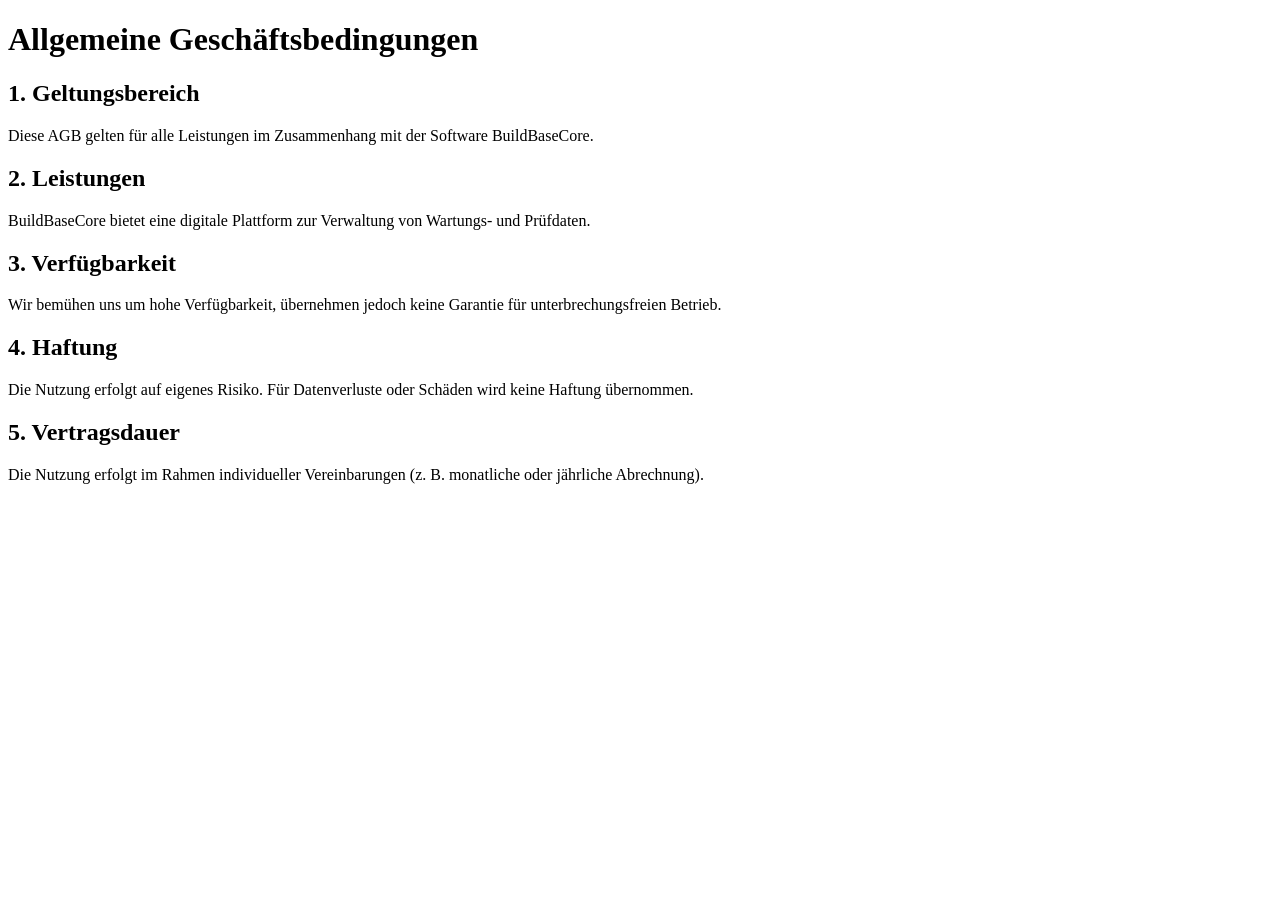
==== agb.html @ e27938b2 "Create agb.html Signed-off-by: melczer79 <melczer79@gmail.com>" ====
<!DOCTYPE html>
<html lang="de">
<head>
  <meta charset="UTF-8">
  <title>AGB – BuildBaseCore</title>
</head>
<body>

<h1>Allgemeine Geschäftsbedingungen</h1>

<h2>1. Geltungsbereich</h2>
<p>
Diese AGB gelten für alle Leistungen im Zusammenhang mit der Software BuildBaseCore.
</p>

<h2>2. Leistungen</h2>
<p>
BuildBaseCore bietet eine digitale Plattform zur Verwaltung von Wartungs- und Prüfdaten.
</p>

<h2>3. Verfügbarkeit</h2>
<p>
Wir bemühen uns um hohe Verfügbarkeit, übernehmen jedoch keine Garantie für unterbrechungsfreien Betrieb.
</p>

<h2>4. Haftung</h2>
<p>
Die Nutzung erfolgt auf eigenes Risiko. Für Datenverluste oder Schäden wird keine Haftung übernommen.
</p>

<h2>5. Vertragsdauer</h2>
<p>
Die Nutzung erfolgt im Rahmen individueller Vereinbarungen (z. B. monatliche oder jährliche Abrechnung).
</p>

</body>
</html>
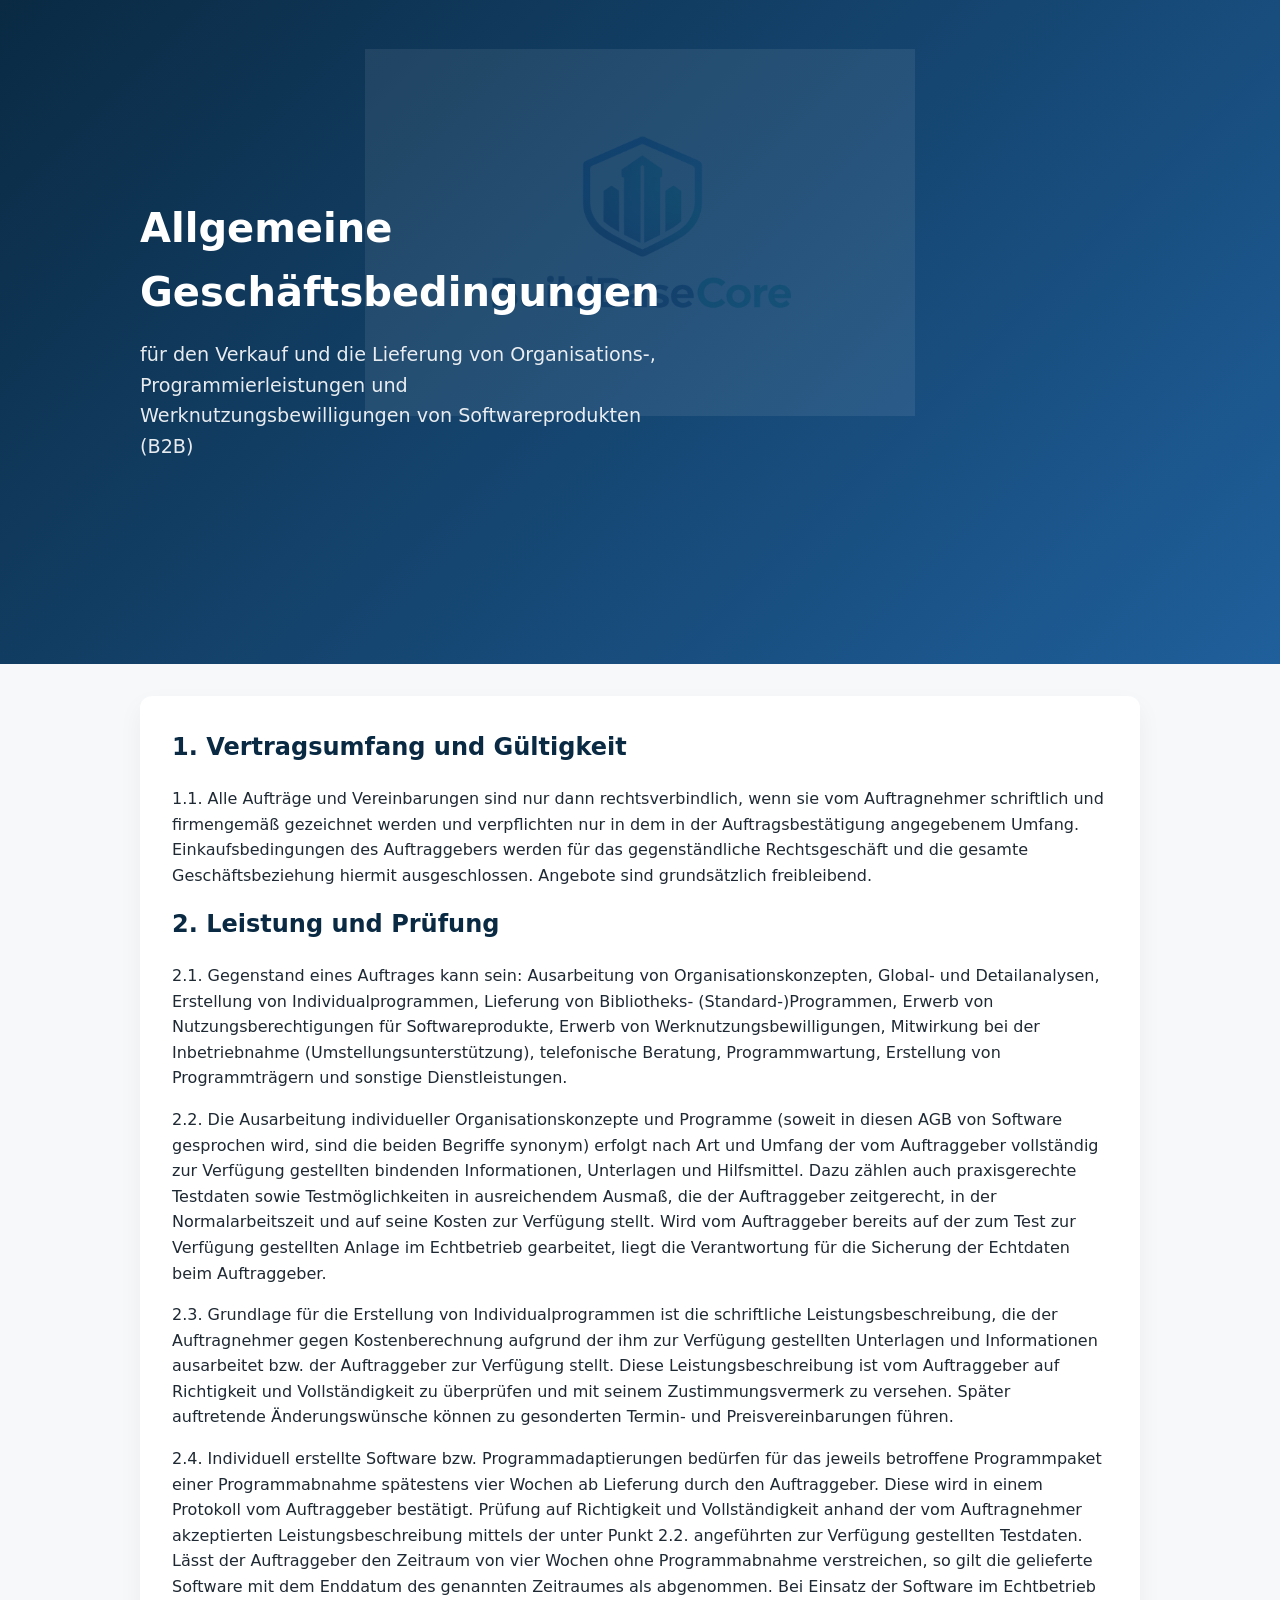
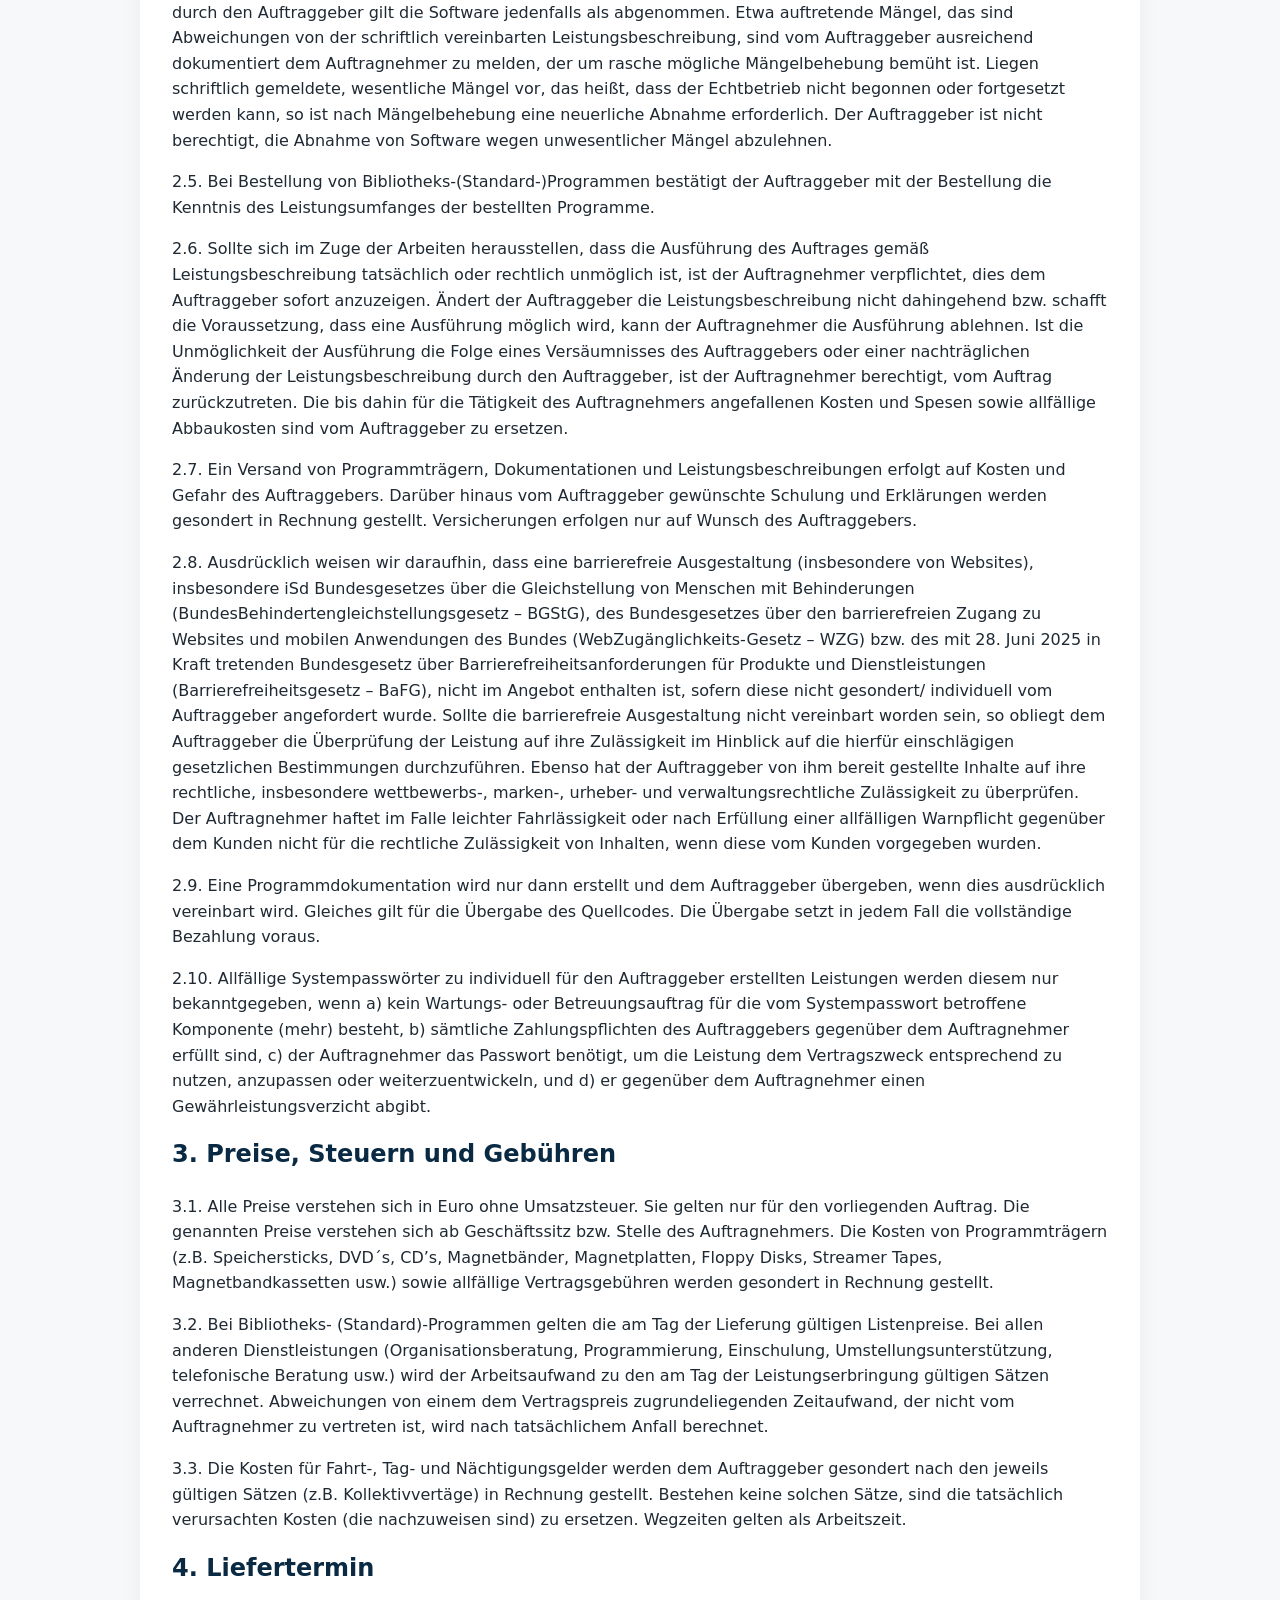
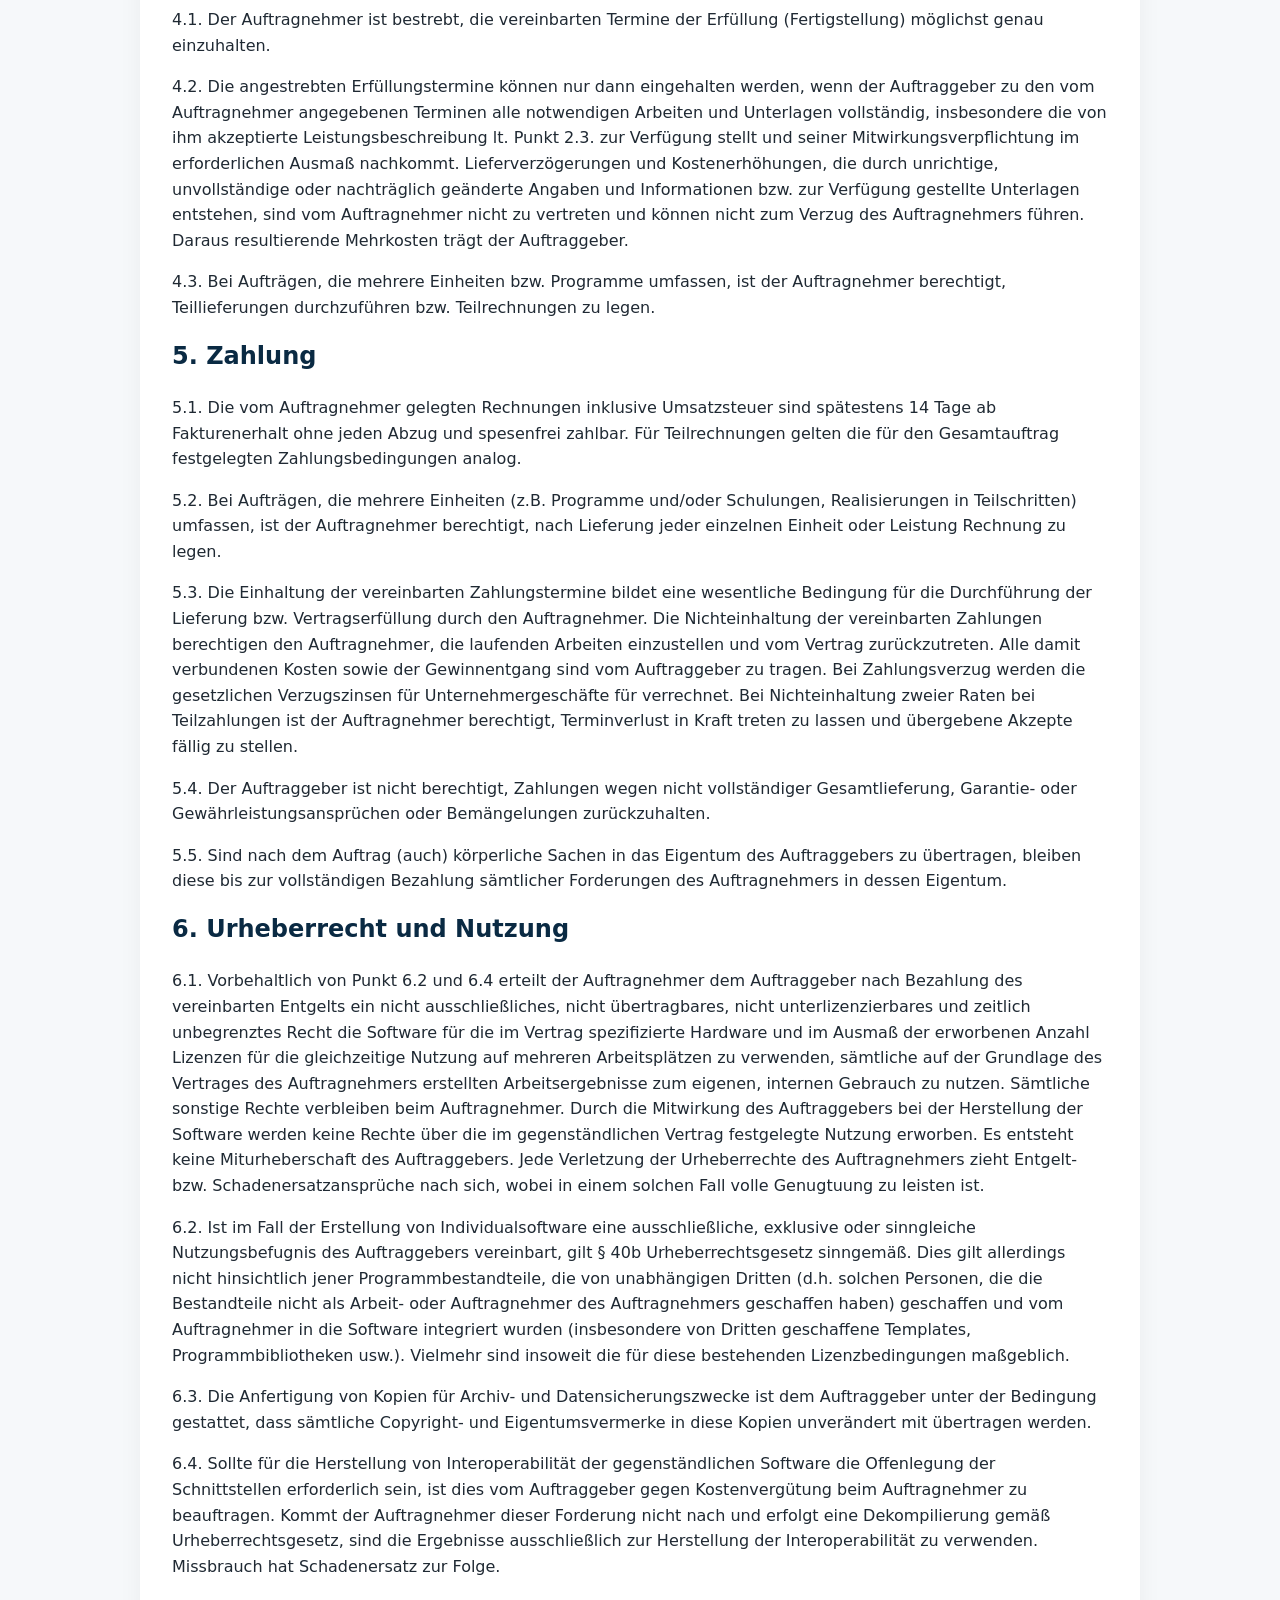
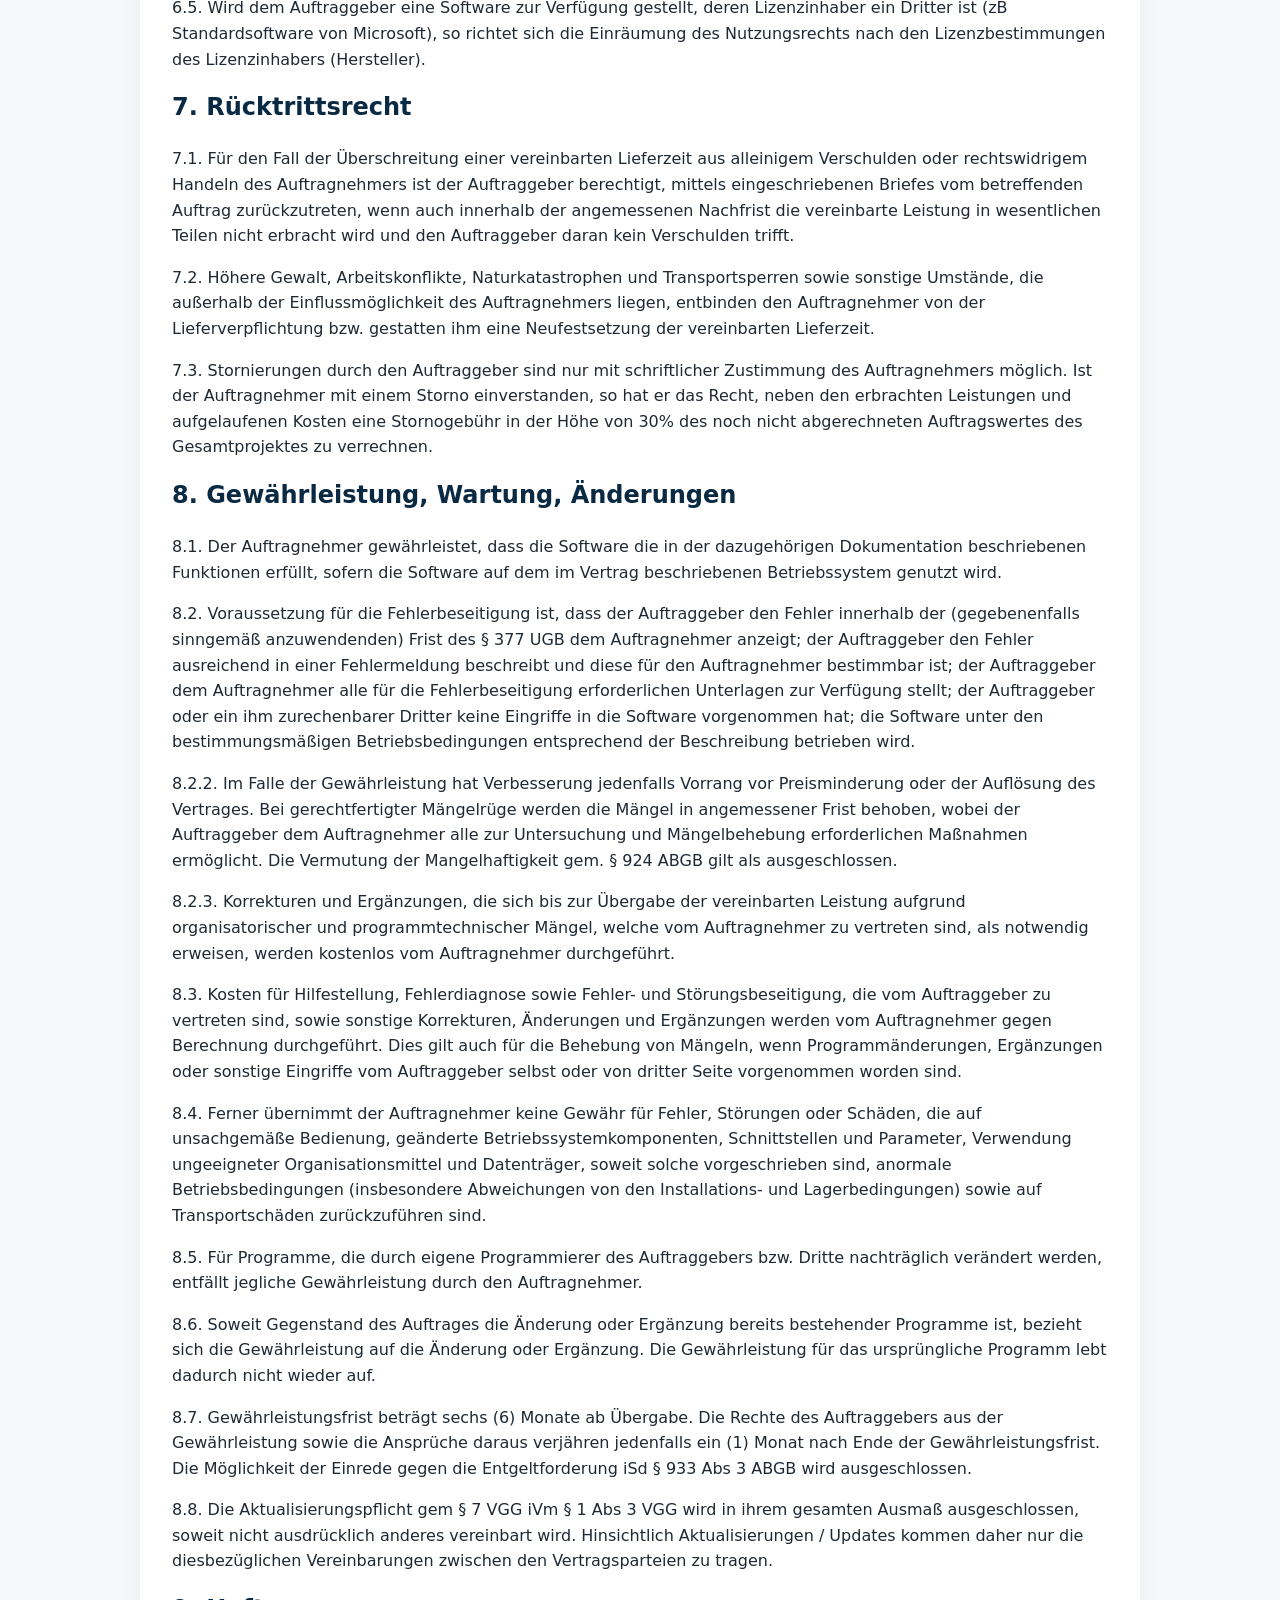
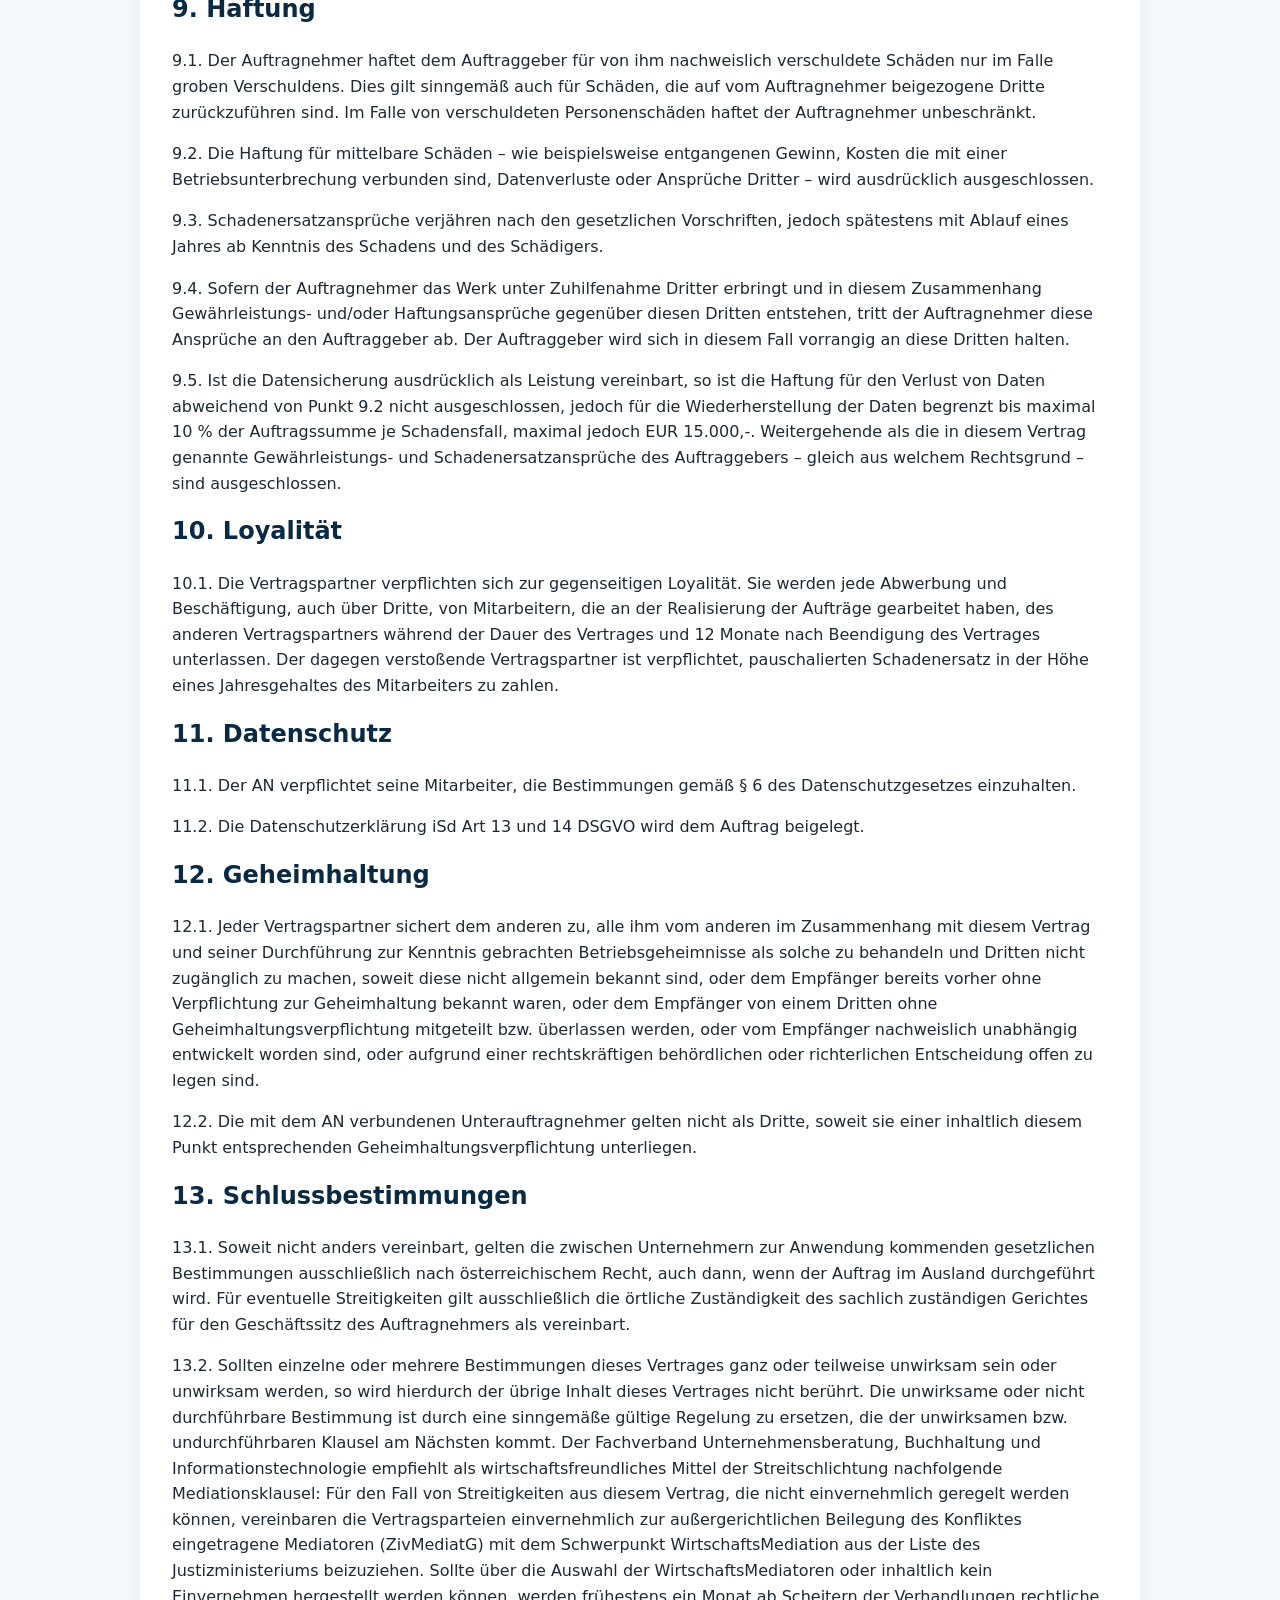
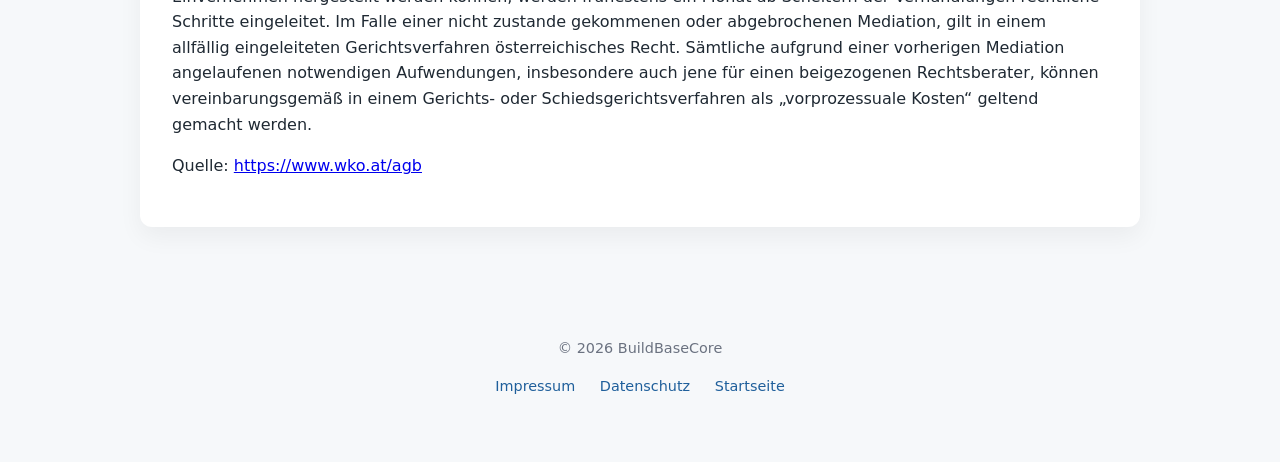
==== commit e0b41210: "some cleanup, add clickable header for all subpages, add details, add contact form, update AGB, upda" ====
--- a/agb.html
+++ b/agb.html
@@ -1,37 +1,308 @@
 <!DOCTYPE html>
 <html lang="de">
+
 <head>
   <meta charset="UTF-8">
   <title>AGB – BuildBaseCore</title>
+  <meta name="viewport" content="width=device-width, initial-scale=1.0">
+  <link rel="stylesheet" href="style.css">
 </head>
+
 <body>
 
-<h1>Allgemeine Geschäftsbedingungen</h1>
-
-<h2>1. Geltungsbereich</h2>
-<p>
-Diese AGB gelten für alle Leistungen im Zusammenhang mit der Software BuildBaseCore.
-</p>
-
-<h2>2. Leistungen</h2>
-<p>
-BuildBaseCore bietet eine digitale Plattform zur Verwaltung von Wartungs- und Prüfdaten.
-</p>
-
-<h2>3. Verfügbarkeit</h2>
-<p>
-Wir bemühen uns um hohe Verfügbarkeit, übernehmen jedoch keine Garantie für unterbrechungsfreien Betrieb.
-</p>
-
-<h2>4. Haftung</h2>
-<p>
-Die Nutzung erfolgt auf eigenes Risiko. Für Datenverluste oder Schäden wird keine Haftung übernommen.
-</p>
-
-<h2>5. Vertragsdauer</h2>
-<p>
-Die Nutzung erfolgt im Rahmen individueller Vereinbarungen (z. B. monatliche oder jährliche Abrechnung).
-</p>
+  <a href="index.html" class="hero-home-link">
+    <header class="hero">
+      <div class="container hero-grid">
+
+        <div class="hero-text">
+          <h1>Allgemeine Geschäftsbedingungen</h1>
+          <p class="subtitle">
+            für den Verkauf und die Lieferung von Organisations-, Programmierleistungen und Werknutzungsbewilligungen
+            von Softwareprodukten (B2B)
+          </p>
+        </div>
+
+        <div class="hero-visual"></div>
+
+      </div>
+    </header>
+  </a>
+
+  <section class="section">
+    <div class="container">
+      <h2>1. Vertragsumfang und Gültigkeit</h2>
+      <p>1.1. Alle Aufträge und Vereinbarungen sind nur dann rechtsverbindlich, wenn sie vom Auftragnehmer schriftlich
+        und firmengemäß gezeichnet werden und verpflichten nur in dem in der Auftragsbestätigung angegebenem Umfang.
+        Einkaufsbedingungen des Auftraggebers werden für das gegenständliche Rechtsgeschäft und die gesamte
+        Geschäftsbeziehung hiermit ausgeschlossen. Angebote sind grundsätzlich freibleibend.</p>
+
+      <h2>2. Leistung und Prüfung</h2>
+      <p>2.1. Gegenstand eines Auftrages kann sein: Ausarbeitung von Organisationskonzepten, Global- und Detailanalysen,
+        Erstellung von Individualprogrammen, Lieferung von Bibliotheks- (Standard-)Programmen, Erwerb von
+        Nutzungsberechtigungen für Softwareprodukte, Erwerb von Werknutzungsbewilligungen, Mitwirkung bei der
+        Inbetriebnahme (Umstellungsunterstützung), telefonische Beratung, Programmwartung, Erstellung von
+        Programmträgern und sonstige Dienstleistungen.</p>
+      <p>2.2. Die Ausarbeitung individueller Organisationskonzepte und Programme (soweit in diesen AGB von Software
+        gesprochen wird, sind die beiden Begriffe synonym) erfolgt nach Art und Umfang der vom Auftraggeber vollständig
+        zur Verfügung gestellten bindenden Informationen, Unterlagen und Hilfsmittel. Dazu zählen auch praxisgerechte
+        Testdaten sowie Testmöglichkeiten in ausreichendem Ausmaß, die der Auftraggeber zeitgerecht, in der
+        Normalarbeitszeit und auf seine Kosten zur Verfügung stellt. Wird vom Auftraggeber bereits auf der zum Test zur
+        Verfügung gestellten Anlage im Echtbetrieb gearbeitet, liegt die Verantwortung für die Sicherung der Echtdaten
+        beim Auftraggeber.</p>
+      <p>2.3. Grundlage für die Erstellung von Individualprogrammen ist die schriftliche Leistungsbeschreibung, die der
+        Auftragnehmer gegen Kostenberechnung aufgrund der ihm zur Verfügung gestellten Unterlagen und Informationen
+        ausarbeitet bzw. der Auftraggeber zur Verfügung stellt. Diese Leistungsbeschreibung ist vom Auftraggeber auf
+        Richtigkeit und Vollständigkeit zu überprüfen und mit seinem Zustimmungsvermerk zu versehen. Später auftretende
+        Änderungswünsche können zu gesonderten Termin- und Preisvereinbarungen führen.</p>
+      <p>2.4. Individuell erstellte Software bzw. Programmadaptierungen bedürfen für das jeweils betroffene
+        Programmpaket einer Programmabnahme spätestens vier Wochen ab Lieferung durch den Auftraggeber. Diese wird in
+        einem Protokoll vom Auftraggeber bestätigt. Prüfung auf Richtigkeit und Vollständigkeit anhand der vom
+        Auftragnehmer akzeptierten Leistungsbeschreibung mittels der unter Punkt 2.2. angeführten zur Verfügung
+        gestellten Testdaten. Lässt der Auftraggeber den Zeitraum von vier Wochen ohne Programmabnahme verstreichen, so
+        gilt die gelieferte Software mit dem Enddatum des genannten Zeitraumes als abgenommen. Bei Einsatz der Software
+        im Echtbetrieb durch den Auftraggeber gilt die Software jedenfalls als abgenommen. Etwa auftretende Mängel, das
+        sind Abweichungen von der schriftlich vereinbarten Leistungsbeschreibung, sind vom Auftraggeber ausreichend
+        dokumentiert dem Auftragnehmer zu melden, der um rasche mögliche Mängelbehebung bemüht ist. Liegen schriftlich
+        gemeldete, wesentliche Mängel vor, das heißt, dass der Echtbetrieb nicht begonnen oder fortgesetzt werden kann,
+        so ist nach Mängelbehebung eine neuerliche Abnahme erforderlich. Der Auftraggeber ist nicht berechtigt, die
+        Abnahme von Software wegen unwesentlicher Mängel abzulehnen.</p>
+      <p>2.5. Bei Bestellung von Bibliotheks-(Standard-)Programmen bestätigt der Auftraggeber mit der Bestellung die
+        Kenntnis des Leistungsumfanges der bestellten Programme.</p>
+      <p>2.6. Sollte sich im Zuge der Arbeiten herausstellen, dass die Ausführung des Auftrages gemäß
+        Leistungsbeschreibung tatsächlich oder rechtlich unmöglich ist, ist der Auftragnehmer verpflichtet, dies dem
+        Auftraggeber sofort anzuzeigen. Ändert der Auftraggeber die Leistungsbeschreibung nicht dahingehend bzw. schafft
+        die Voraussetzung, dass eine Ausführung möglich wird, kann der Auftragnehmer die Ausführung ablehnen. Ist die
+        Unmöglichkeit der Ausführung die Folge eines Versäumnisses des Auftraggebers oder einer nachträglichen Änderung
+        der Leistungsbeschreibung durch den Auftraggeber, ist der Auftragnehmer berechtigt, vom Auftrag zurückzutreten.
+        Die bis dahin für die Tätigkeit des Auftragnehmers angefallenen Kosten und Spesen sowie allfällige Abbaukosten
+        sind vom Auftraggeber zu ersetzen.</p>
+      <p>2.7. Ein Versand von Programmträgern, Dokumentationen und Leistungsbeschreibungen erfolgt auf Kosten und Gefahr
+        des Auftraggebers. Darüber hinaus vom Auftraggeber gewünschte Schulung und Erklärungen werden gesondert in
+        Rechnung gestellt. Versicherungen erfolgen nur auf Wunsch des Auftraggebers.</p>
+      <p>2.8. Ausdrücklich weisen wir daraufhin, dass eine barrierefreie Ausgestaltung (insbesondere von Websites),
+        insbesondere iSd Bundesgesetzes über die Gleichstellung von Menschen mit Behinderungen
+        (BundesBehindertengleichstellungsgesetz – BGStG), des Bundesgesetzes über den barrierefreien Zugang zu Websites
+        und mobilen Anwendungen des Bundes (WebZugänglichkeits-Gesetz – WZG) bzw. des mit 28. Juni 2025 in Kraft
+        tretenden Bundesgesetz über Barrierefreiheitsanforderungen für Produkte und Dienstleistungen
+        (Barrierefreiheitsgesetz – BaFG), nicht im Angebot enthalten ist, sofern diese nicht gesondert/ individuell vom
+        Auftraggeber angefordert wurde. Sollte die barrierefreie Ausgestaltung nicht vereinbart worden sein, so obliegt
+        dem Auftraggeber die Überprüfung der Leistung auf ihre Zulässigkeit im Hinblick auf die hierfür einschlägigen
+        gesetzlichen Bestimmungen durchzuführen. Ebenso hat der Auftraggeber von ihm bereit gestellte Inhalte auf ihre
+        rechtliche, insbesondere wettbewerbs-, marken-, urheber- und verwaltungsrechtliche Zulässigkeit zu überprüfen.
+        Der Auftragnehmer haftet im Falle leichter Fahrlässigkeit oder nach Erfüllung einer allfälligen Warnpflicht
+        gegenüber dem Kunden nicht für die rechtliche Zulässigkeit von Inhalten, wenn diese vom Kunden vorgegeben
+        wurden.</p>
+      <p>2.9. Eine Programmdokumentation wird nur dann erstellt und dem Auftraggeber übergeben, wenn dies ausdrücklich
+        vereinbart wird. Gleiches gilt für die Übergabe des Quellcodes. Die Übergabe setzt in jedem Fall die
+        vollständige Bezahlung voraus.</p>
+      <p>2.10. Allfällige Systempasswörter zu individuell für den Auftraggeber erstellten Leistungen werden diesem nur
+        bekanntgegeben, wenn a) kein Wartungs- oder Betreuungsauftrag für die vom Systempasswort betroffene Komponente
+        (mehr) besteht, b) sämtliche Zahlungspflichten des Auftraggebers gegenüber dem Auftragnehmer erfüllt sind, c)
+        der Auftragnehmer das Passwort benötigt, um die Leistung dem Vertragszweck entsprechend zu nutzen, anzupassen
+        oder weiterzuentwickeln, und d) er gegenüber dem Auftragnehmer einen Gewährleistungsverzicht abgibt.</p>
+
+      <h2>3. Preise, Steuern und Gebühren</h2>
+      <p>3.1. Alle Preise verstehen sich in Euro ohne Umsatzsteuer. Sie gelten nur für den vorliegenden Auftrag. Die
+        genannten Preise verstehen sich ab Geschäftssitz bzw. Stelle des Auftragnehmers. Die Kosten von Programmträgern
+        (z.B. Speichersticks, DVD´s, CD’s, Magnetbänder, Magnetplatten, Floppy Disks, Streamer Tapes,
+        Magnetbandkassetten usw.) sowie allfällige Vertragsgebühren werden gesondert in Rechnung gestellt.</p>
+      <p>3.2. Bei Bibliotheks- (Standard)-Programmen gelten die am Tag der Lieferung gültigen Listenpreise. Bei allen
+        anderen Dienstleistungen (Organisationsberatung, Programmierung, Einschulung, Umstellungsunterstützung,
+        telefonische Beratung usw.) wird der Arbeitsaufwand zu den am Tag der Leistungserbringung gültigen Sätzen
+        verrechnet. Abweichungen von einem dem Vertragspreis zugrundeliegenden Zeitaufwand, der nicht vom Auftragnehmer
+        zu vertreten ist, wird nach tatsächlichem Anfall berechnet.</p>
+      <p>3.3. Die Kosten für Fahrt-, Tag- und Nächtigungsgelder werden dem Auftraggeber gesondert nach den jeweils
+        gültigen Sätzen (z.B. Kollektivvertäge) in Rechnung gestellt. Bestehen keine solchen Sätze, sind die tatsächlich
+        verursachten Kosten (die nachzuweisen sind) zu ersetzen. Wegzeiten gelten als Arbeitszeit.</p>
+
+      <h2>4. Liefertermin</h2>
+      <p>4.1. Der Auftragnehmer ist bestrebt, die vereinbarten Termine der Erfüllung (Fertigstellung) möglichst genau
+        einzuhalten.</p>
+      <p>4.2. Die angestrebten Erfüllungstermine können nur dann eingehalten werden, wenn der Auftraggeber zu den vom
+        Auftragnehmer angegebenen Terminen alle notwendigen Arbeiten und Unterlagen vollständig, insbesondere die von
+        ihm akzeptierte Leistungsbeschreibung lt. Punkt 2.3. zur Verfügung stellt und seiner Mitwirkungsverpflichtung im
+        erforderlichen Ausmaß nachkommt. Lieferverzögerungen und Kostenerhöhungen, die durch unrichtige, unvollständige
+        oder nachträglich geänderte Angaben und Informationen bzw. zur Verfügung gestellte Unterlagen entstehen, sind
+        vom Auftragnehmer nicht zu vertreten und können nicht zum Verzug des Auftragnehmers führen. Daraus resultierende
+        Mehrkosten trägt der Auftraggeber.</p>
+      <p>4.3. Bei Aufträgen, die mehrere Einheiten bzw. Programme umfassen, ist der Auftragnehmer berechtigt,
+        Teillieferungen durchzuführen bzw. Teilrechnungen zu legen.</p>
+
+      <h2>5. Zahlung</h2>
+      <p>5.1. Die vom Auftragnehmer gelegten Rechnungen inklusive Umsatzsteuer sind spätestens 14 Tage ab Fakturenerhalt
+        ohne jeden Abzug und spesenfrei zahlbar. Für Teilrechnungen gelten die für den Gesamtauftrag festgelegten
+        Zahlungsbedingungen analog.</p>
+      <p>5.2. Bei Aufträgen, die mehrere Einheiten (z.B. Programme und/oder Schulungen, Realisierungen in Teilschritten)
+        umfassen, ist der Auftragnehmer berechtigt, nach Lieferung jeder einzelnen Einheit oder Leistung Rechnung zu
+        legen.</p>
+      <p>5.3. Die Einhaltung der vereinbarten Zahlungstermine bildet eine wesentliche Bedingung für die Durchführung der
+        Lieferung bzw. Vertragserfüllung durch den Auftragnehmer. Die Nichteinhaltung der vereinbarten Zahlungen
+        berechtigen den Auftragnehmer, die laufenden Arbeiten einzustellen und vom Vertrag zurückzutreten. Alle damit
+        verbundenen Kosten sowie der Gewinnentgang sind vom Auftraggeber zu tragen. Bei Zahlungsverzug werden die
+        gesetzlichen Verzugszinsen für Unternehmergeschäfte für verrechnet. Bei Nichteinhaltung zweier Raten bei
+        Teilzahlungen ist der Auftragnehmer berechtigt, Terminverlust in Kraft treten zu lassen und übergebene Akzepte
+        fällig zu stellen.</p>
+      <p>5.4. Der Auftraggeber ist nicht berechtigt, Zahlungen wegen nicht vollständiger Gesamtlieferung, Garantie- oder
+        Gewährleistungsansprüchen oder Bemängelungen zurückzuhalten.</p>
+      <p>5.5. Sind nach dem Auftrag (auch) körperliche Sachen in das Eigentum des Auftraggebers zu übertragen, bleiben
+        diese bis zur vollständigen Bezahlung sämtlicher Forderungen des Auftragnehmers in dessen Eigentum.</p>
+
+      <h2>6. Urheberrecht und Nutzung</h2>
+      <p>6.1. Vorbehaltlich von Punkt 6.2 und 6.4 erteilt der Auftragnehmer dem Auftraggeber nach Bezahlung des
+        vereinbarten Entgelts ein nicht ausschließliches, nicht übertragbares, nicht unterlizenzierbares und zeitlich
+        unbegrenztes Recht die Software für die im Vertrag spezifizierte Hardware und im Ausmaß der erworbenen Anzahl
+        Lizenzen für die gleichzeitige Nutzung auf mehreren Arbeitsplätzen zu verwenden, sämtliche auf der Grundlage des
+        Vertrages des Auftragnehmers erstellten Arbeitsergebnisse zum eigenen, internen Gebrauch zu nutzen. Sämtliche
+        sonstige Rechte verbleiben beim Auftragnehmer. Durch die Mitwirkung des Auftraggebers bei der Herstellung der
+        Software werden keine Rechte über die im gegenständlichen Vertrag festgelegte Nutzung erworben. Es entsteht
+        keine Miturheberschaft des Auftraggebers. Jede Verletzung der Urheberrechte des Auftragnehmers zieht Entgelt-
+        bzw. Schadenersatzansprüche nach sich, wobei in einem solchen Fall volle Genugtuung zu leisten ist.</p>
+      <p>6.2. Ist im Fall der Erstellung von Individualsoftware eine ausschließliche, exklusive oder sinngleiche
+        Nutzungsbefugnis des Auftraggebers vereinbart, gilt § 40b Urheberrechtsgesetz sinngemäß. Dies gilt allerdings
+        nicht hinsichtlich jener Programmbestandteile, die von unabhängigen Dritten (d.h. solchen Personen, die die
+        Bestandteile nicht als Arbeit- oder Auftragnehmer des Auftragnehmers geschaffen haben) geschaffen und vom
+        Auftragnehmer in die Software integriert wurden (insbesondere von Dritten geschaffene Templates,
+        Programmbibliotheken usw.). Vielmehr sind insoweit die für diese bestehenden Lizenzbedingungen maßgeblich.</p>
+      <p>6.3. Die Anfertigung von Kopien für Archiv- und Datensicherungszwecke ist dem Auftraggeber unter der Bedingung
+        gestattet, dass sämtliche Copyright- und Eigentumsvermerke in diese Kopien unverändert mit übertragen werden.
+      </p>
+      <p>6.4. Sollte für die Herstellung von Interoperabilität der gegenständlichen Software die Offenlegung der
+        Schnittstellen erforderlich sein, ist dies vom Auftraggeber gegen Kostenvergütung beim Auftragnehmer zu
+        beauftragen. Kommt der Auftragnehmer dieser Forderung nicht nach und erfolgt eine Dekompilierung gemäß
+        Urheberrechtsgesetz, sind die Ergebnisse ausschließlich zur Herstellung der Interoperabilität zu verwenden.
+        Missbrauch hat Schadenersatz zur Folge.</p>
+      <p>6.5. Wird dem Auftraggeber eine Software zur Verfügung gestellt, deren Lizenzinhaber ein Dritter ist (zB
+        Standardsoftware von Microsoft), so richtet sich die Einräumung des Nutzungsrechts nach den Lizenzbestimmungen
+        des Lizenzinhabers (Hersteller).</p>
+
+      <h2>7. Rücktrittsrecht</h2>
+      <p>7.1. Für den Fall der Überschreitung einer vereinbarten Lieferzeit aus alleinigem Verschulden oder
+        rechtswidrigem Handeln des Auftragnehmers ist der Auftraggeber berechtigt, mittels eingeschriebenen Briefes vom
+        betreffenden Auftrag zurückzutreten, wenn auch innerhalb der angemessenen Nachfrist die vereinbarte Leistung in
+        wesentlichen Teilen nicht erbracht wird und den Auftraggeber daran kein Verschulden trifft.</p>
+      <p>7.2. Höhere Gewalt, Arbeitskonflikte, Naturkatastrophen und Transportsperren sowie sonstige Umstände, die
+        außerhalb der Einflussmöglichkeit des Auftragnehmers liegen, entbinden den Auftragnehmer von der
+        Lieferverpflichtung bzw. gestatten ihm eine Neufestsetzung der vereinbarten Lieferzeit.</p>
+      <p>7.3. Stornierungen durch den Auftraggeber sind nur mit schriftlicher Zustimmung des Auftragnehmers möglich. Ist
+        der Auftragnehmer mit einem Storno einverstanden, so hat er das Recht, neben den erbrachten Leistungen und
+        aufgelaufenen Kosten eine Stornogebühr in der Höhe von 30% des noch nicht abgerechneten Auftragswertes des
+        Gesamtprojektes zu verrechnen.</p>
+
+      <h2>8. Gewährleistung, Wartung, Änderungen</h2>
+      <p>8.1. Der Auftragnehmer gewährleistet, dass die Software die in der dazugehörigen Dokumentation beschriebenen
+        Funktionen erfüllt, sofern die Software auf dem im Vertrag beschriebenen Betriebssystem genutzt wird.</p>
+      <p>8.2. Voraussetzung für die Fehlerbeseitigung ist, dass der Auftraggeber den Fehler innerhalb der
+        (gegebenenfalls sinngemäß anzuwendenden) Frist des § 377 UGB dem Auftragnehmer anzeigt; der Auftraggeber den
+        Fehler ausreichend in einer Fehlermeldung beschreibt und diese für den Auftragnehmer bestimmbar ist; der
+        Auftraggeber dem Auftragnehmer alle für die Fehlerbeseitigung erforderlichen Unterlagen zur Verfügung stellt;
+        der Auftraggeber oder ein ihm zurechenbarer Dritter keine Eingriffe in die Software vorgenommen hat; die
+        Software unter den bestimmungsmäßigen Betriebsbedingungen entsprechend der Beschreibung betrieben wird.</p>
+      <p>8.2.2. Im Falle der Gewährleistung hat Verbesserung jedenfalls Vorrang vor Preisminderung oder der Auflösung
+        des Vertrages. Bei gerechtfertigter Mängelrüge werden die Mängel in angemessener Frist behoben, wobei der
+        Auftraggeber dem Auftragnehmer alle zur Untersuchung und Mängelbehebung erforderlichen Maßnahmen ermöglicht. Die
+        Vermutung der Mangelhaftigkeit gem. § 924 ABGB gilt als ausgeschlossen.</p>
+      <p>8.2.3. Korrekturen und Ergänzungen, die sich bis zur Übergabe der vereinbarten Leistung aufgrund
+        organisatorischer und programmtechnischer Mängel, welche vom Auftragnehmer zu vertreten sind, als notwendig
+        erweisen, werden kostenlos vom Auftragnehmer durchgeführt.</p>
+      <p>8.3. Kosten für Hilfestellung, Fehlerdiagnose sowie Fehler- und Störungsbeseitigung, die vom Auftraggeber zu
+        vertreten sind, sowie sonstige Korrekturen, Änderungen und Ergänzungen werden vom Auftragnehmer gegen Berechnung
+        durchgeführt. Dies gilt auch für die Behebung von Mängeln, wenn Programmänderungen, Ergänzungen oder sonstige
+        Eingriffe vom Auftraggeber selbst oder von dritter Seite vorgenommen worden sind.</p>
+      <p>8.4. Ferner übernimmt der Auftragnehmer keine Gewähr für Fehler, Störungen oder Schäden, die auf unsachgemäße
+        Bedienung, geänderte Betriebssystemkomponenten, Schnittstellen und Parameter, Verwendung ungeeigneter
+        Organisationsmittel und Datenträger, soweit solche vorgeschrieben sind, anormale Betriebsbedingungen
+        (insbesondere Abweichungen von den Installations- und Lagerbedingungen) sowie auf Transportschäden
+        zurückzuführen sind.</p>
+      <p>8.5. Für Programme, die durch eigene Programmierer des Auftraggebers bzw. Dritte nachträglich verändert werden,
+        entfällt jegliche Gewährleistung durch den Auftragnehmer.</p>
+      <p>8.6. Soweit Gegenstand des Auftrages die Änderung oder Ergänzung bereits bestehender Programme ist, bezieht
+        sich die Gewährleistung auf die Änderung oder Ergänzung. Die Gewährleistung für das ursprüngliche Programm lebt
+        dadurch nicht wieder auf.</p>
+      <p>8.7. Gewährleistungsfrist beträgt sechs (6) Monate ab Übergabe. Die Rechte des Auftraggebers aus der
+        Gewährleistung sowie die Ansprüche daraus verjähren jedenfalls ein (1) Monat nach Ende der Gewährleistungsfrist.
+        Die Möglichkeit der Einrede gegen die Entgeltforderung iSd § 933 Abs 3 ABGB wird ausgeschlossen.</p>
+      <p>8.8. Die Aktualisierungspflicht gem § 7 VGG iVm § 1 Abs 3 VGG wird in ihrem gesamten Ausmaß ausgeschlossen,
+        soweit nicht ausdrücklich anderes vereinbart wird. Hinsichtlich Aktualisierungen / Updates kommen daher nur die
+        diesbezüglichen Vereinbarungen zwischen den Vertragsparteien zu tragen.</p>
+
+      <h2>9. Haftung</h2>
+      <p>9.1. Der Auftragnehmer haftet dem Auftraggeber für von ihm nachweislich verschuldete Schäden nur im Falle
+        groben Verschuldens. Dies gilt sinngemäß auch für Schäden, die auf vom Auftragnehmer beigezogene Dritte
+        zurückzuführen sind. Im Falle von verschuldeten Personenschäden haftet der Auftragnehmer unbeschränkt.</p>
+      <p>9.2. Die Haftung für mittelbare Schäden – wie beispielsweise entgangenen Gewinn, Kosten die mit einer
+        Betriebsunterbrechung verbunden sind, Datenverluste oder Ansprüche Dritter – wird ausdrücklich ausgeschlossen.
+      </p>
+      <p>9.3. Schadenersatzansprüche verjähren nach den gesetzlichen Vorschriften, jedoch spätestens mit Ablauf eines
+        Jahres ab Kenntnis des Schadens und des Schädigers.</p>
+      <p>9.4. Sofern der Auftragnehmer das Werk unter Zuhilfenahme Dritter erbringt und in diesem Zusammenhang
+        Gewährleistungs- und/oder Haftungsansprüche gegenüber diesen Dritten entstehen, tritt der Auftragnehmer diese
+        Ansprüche an den Auftraggeber ab. Der Auftraggeber wird sich in diesem Fall vorrangig an diese Dritten halten.
+      </p>
+      <p>9.5. Ist die Datensicherung ausdrücklich als Leistung vereinbart, so ist die Haftung für den Verlust von Daten
+        abweichend von Punkt 9.2 nicht ausgeschlossen, jedoch für die Wiederherstellung der Daten begrenzt bis maximal
+        10 % der Auftragssumme je Schadensfall, maximal jedoch EUR 15.000,-. Weitergehende als die in diesem Vertrag
+        genannte Gewährleistungs- und Schadenersatzansprüche des Auftraggebers – gleich aus welchem Rechtsgrund – sind
+        ausgeschlossen.</p>
+
+      <h2>10. Loyalität</h2>
+      <p>10.1. Die Vertragspartner verpflichten sich zur gegenseitigen Loyalität. Sie werden jede Abwerbung und
+        Beschäftigung, auch über Dritte, von Mitarbeitern, die an der Realisierung der Aufträge gearbeitet haben, des
+        anderen Vertragspartners während der Dauer des Vertrages und 12 Monate nach Beendigung des Vertrages
+        unterlassen. Der dagegen verstoßende Vertragspartner ist verpflichtet, pauschalierten Schadenersatz in der Höhe
+        eines Jahresgehaltes des Mitarbeiters zu zahlen.</p>
+
+      <h2>11. Datenschutz</h2>
+      <p>11.1. Der AN verpflichtet seine Mitarbeiter, die Bestimmungen gemäß § 6 des Datenschutzgesetzes einzuhalten.
+      </p>
+      <p>11.2. Die Datenschutzerklärung iSd Art 13 und 14 DSGVO wird dem Auftrag beigelegt.</p>
+
+      <h2>12. Geheimhaltung</h2>
+      <p>12.1. Jeder Vertragspartner sichert dem anderen zu, alle ihm vom anderen im Zusammenhang mit diesem Vertrag und
+        seiner Durchführung zur Kenntnis gebrachten Betriebsgeheimnisse als solche zu behandeln und Dritten nicht
+        zugänglich zu machen, soweit diese nicht allgemein bekannt sind, oder dem Empfänger bereits vorher ohne
+        Verpflichtung zur Geheimhaltung bekannt waren, oder dem Empfänger von einem Dritten ohne
+        Geheimhaltungsverpflichtung mitgeteilt bzw. überlassen werden, oder vom Empfänger nachweislich unabhängig
+        entwickelt worden sind, oder aufgrund einer rechtskräftigen behördlichen oder richterlichen Entscheidung offen
+        zu legen sind.</p>
+      <p>12.2. Die mit dem AN verbundenen Unterauftragnehmer gelten nicht als Dritte, soweit sie einer inhaltlich diesem
+        Punkt entsprechenden Geheimhaltungsverpflichtung unterliegen.</p>
+
+      <h2>13. Schlussbestimmungen</h2>
+      <p>13.1. Soweit nicht anders vereinbart, gelten die zwischen Unternehmern zur Anwendung kommenden gesetzlichen
+        Bestimmungen ausschließlich nach österreichischem Recht, auch dann, wenn der Auftrag im Ausland durchgeführt
+        wird. Für eventuelle Streitigkeiten gilt ausschließlich die örtliche Zuständigkeit des sachlich zuständigen
+        Gerichtes für den Geschäftssitz des Auftragnehmers als vereinbart.</p>
+      <p>13.2. Sollten einzelne oder mehrere Bestimmungen dieses Vertrages ganz oder teilweise unwirksam sein oder
+        unwirksam werden, so wird hierdurch der übrige Inhalt dieses Vertrages nicht berührt. Die unwirksame oder nicht
+        durchführbare Bestimmung ist durch eine sinngemäße gültige Regelung zu ersetzen, die der unwirksamen bzw.
+        undurchführbaren Klausel am Nächsten kommt. Der Fachverband Unternehmensberatung, Buchhaltung und
+        Informationstechnologie empfiehlt als wirtschaftsfreundliches Mittel der Streitschlichtung nachfolgende
+        Mediationsklausel: Für den Fall von Streitigkeiten aus diesem Vertrag, die nicht einvernehmlich geregelt werden
+        können, vereinbaren die Vertragsparteien einvernehmlich zur außergerichtlichen Beilegung des Konfliktes
+        eingetragene Mediatoren (ZivMediatG) mit dem Schwerpunkt WirtschaftsMediation aus der Liste des
+        Justizministeriums beizuziehen. Sollte über die Auswahl der WirtschaftsMediatoren oder inhaltlich kein
+        Einvernehmen hergestellt werden können, werden frühestens ein Monat ab Scheitern der Verhandlungen rechtliche
+        Schritte eingeleitet. Im Falle einer nicht zustande gekommenen oder abgebrochenen Mediation, gilt in einem
+        allfällig eingeleiteten Gerichtsverfahren österreichisches Recht. Sämtliche aufgrund einer vorherigen Mediation
+        angelaufenen notwendigen Aufwendungen, insbesondere auch jene für einen beigezogenen Rechtsberater, können
+        vereinbarungsgemäß in einem Gerichts- oder Schiedsgerichtsverfahren als „vorprozessuale Kosten“ geltend gemacht
+        werden.</p>
+      <p>Quelle: <a href="https://www.wko.at/agb" target="_blank">https://www.wko.at/agb</a></p>
+    </div>
+  </section>
+
+  <footer>
+    <div class="container">
+      <p>© 2026 BuildBaseCore</p>
+
+      <div class="footer-links">
+        <a href="impressum.html">Impressum</a>
+        <a href="datenschutz.html">Datenschutz</a>
+        <a href="index.html">Startseite</a>
+      </div>
+    </div>
+  </footer>
 
 </body>
-</html>
+
+</html>
--- a/style.css
+++ b/style.css
@@ -0,0 +1,251 @@
+/* RESET */
+body {
+  margin: 0;
+  font-family: system-ui, -apple-system, BlinkMacSystemFont, "Segoe UI", sans-serif;
+  background: #f6f8fa;
+  color: #1f2933;
+  line-height: 1.6;
+}
+
+/* CONTAINER */
+.container {
+  max-width: 1000px;
+  margin: auto;
+  padding: 2rem;
+}
+
+/* HERO SECTION */
+.hero {
+  background: linear-gradient(135deg, #0a2a43 0%, #1f5f9b 100%);
+  color: white;
+  padding: 120px 20px;
+  text-align: center;
+  position: relative;
+  overflow: hidden;
+}
+
+/* LOGO HÁTTÉR */
+.hero::before {
+  content: "";
+  position: absolute;
+  top: 35%;
+  left: 50%;
+  width: 550px;
+  height: 550px;
+  background: url("image.png3.png") no-repeat center;
+  background-size: contain;
+  transform: translate(-50%, -50%);
+  opacity: 0.08;
+}
+
+.hero-home-link {
+  text-decoration: none;
+  color: inherit;  
+}
+
+/* SZÖVEG ELŐTÉR */
+.hero .container {
+  position: relative;
+  z-index: 2;
+}
+
+/* HEADLINE */
+.hero h1 {
+  font-size: 2.5rem;
+  margin-bottom: 1rem;
+}
+
+/* SUBTITLE */
+.subtitle {
+  font-size: 1.2rem;
+  max-width: 700px;
+  margin: 0 auto 2rem;
+  opacity: 0.9;
+}
+
+/* CTA GOMBOK */
+.cta {
+  display: flex;
+  justify-content: center;
+  gap: 1rem;
+  flex-wrap: wrap;
+}
+
+.btn {
+  padding: 12px 22px;
+  border-radius: 8px;
+  text-decoration: none;
+  font-weight: 600;
+  transition: 0.2s ease;
+}
+
+/* PRIMARY */
+.btn.primary {
+  background: #4ade80;
+  color: #0a2a43;
+}
+
+.btn.primary:hover {
+  background: #22c55e;
+}
+
+/* SECONDARY */
+.btn.secondary {
+  border: 2px solid white;
+  color: white;
+}
+
+.btn.secondary:hover {
+  background: white;
+  color: #0a2a43;
+}
+
+/* SECTIONS */
+section {
+  background: white;
+  margin: 2rem auto;
+  border-radius: 12px;
+  max-width: 1000px;
+  box-shadow: 0 10px 25px rgba(0,0,0,0.05);
+}
+
+/* TITLES */
+h2 {
+  margin-top: 0;
+  color: #0a2a43;
+}
+
+/* LISTA */
+ul {
+  padding-left: 1.2rem;
+}
+
+/* FOOTER */
+footer {
+  text-align: center;
+  font-size: 0.9rem;
+  padding: 2rem;
+  color: #6b7280;
+}
+
+/* FOOTER LINK */
+footer a {
+  color: #1f5f9b;
+  text-decoration: none;
+  margin: 0 10px;
+}
+
+footer a:hover {
+  text-decoration: underline;
+}
+
+/* RESPONSIVE */
+@media (max-width: 768px) {
+  .hero h1 {
+    font-size: 2rem;
+  }
+
+  .hero {
+    padding: 80px 20px;
+  }
+
+  .hero::before {
+    width: 400px;
+    height: 400px;
+  }
+}
+
+/* CONTACT FORM */
+.contact-form {
+  display: grid;
+  gap: 1rem;
+  max-width: 700px;
+  margin: 0 auto;
+}
+
+.contact-form label {
+  font-weight: 600;
+  color: #0a2a43;
+}
+
+.contact-form input,
+.contact-form textarea {
+  width: 100%;
+  padding: 12px 14px;
+  border: 1px solid #d1d5db;
+  border-radius: 8px;
+  font: inherit;
+  box-sizing: border-box;
+}
+
+.contact-form textarea {
+  min-height: 160px;
+  resize: vertical;
+}
+
+.contact-form .btn {
+  border: none;
+  cursor: pointer;
+  width: fit-content;
+}
+
+/* HERO GRID */
+.hero-grid {
+  display: grid;
+  grid-template-columns: 1fr 1fr;
+  align-items: center;
+  gap: 40px;
+}
+
+/* BAL OLDAL */
+.hero-text {
+  text-align: left;
+}
+
+/* JOBB OLDAL – LOGÓ VIZUÁL */
+.hero-visual {
+  position: relative;
+  height: 400px;
+}
+
+.hero-visual::before {
+  content: "";
+  position: absolute;
+  width: 100%;
+  height: 100%;
+  background: url("logo.png") no-repeat center;
+  background-size: contain;
+  opacity: 0.12;
+}
+
+/* HERO finomhangolás */
+.hero {
+  padding: 100px 20px;
+}
+
+/* CTA igazítás */
+.cta {
+  justify-content: flex-start;
+}
+
+/* RESPONSIVE */
+@media (max-width: 768px) {
+  .hero-grid {
+    grid-template-columns: 1fr;
+    text-align: center;
+  }
+
+  .hero-text {
+    text-align: center;
+  }
+
+  .cta {
+    justify-content: center;
+  }
+
+  .hero-visual {
+    height: 250px;
+  }
+}
+
+/* magyarblint */
